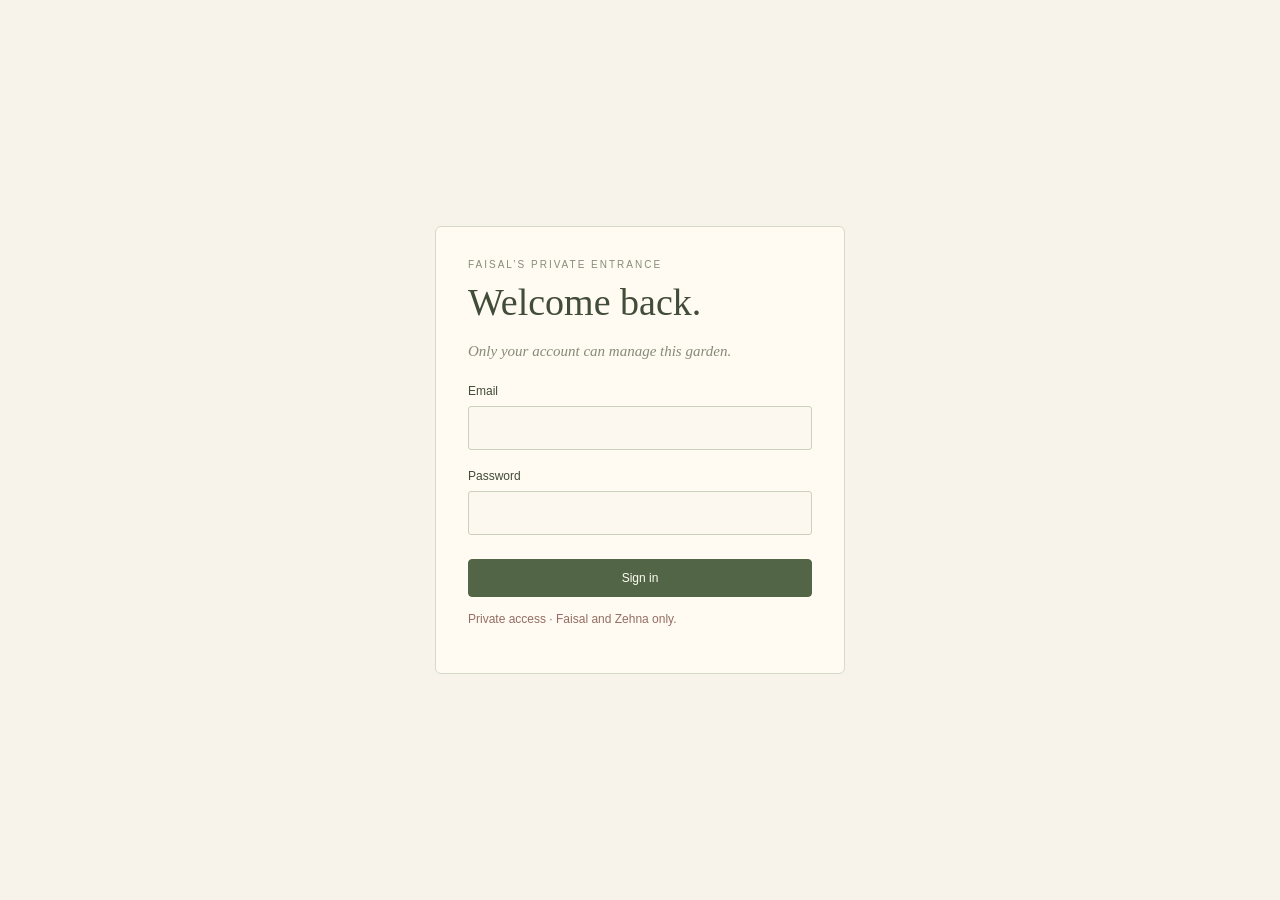
==== admin-faisal.html @ 6a80a5b7 "Add files via upload" ====
<!DOCTYPE html><html lang="en"><head><meta charset="utf-8"><meta name="viewport" content="width=device-width,initial-scale=1"><meta name="robots" content="noindex,nofollow"><title>Faisal’s private garden</title><link rel="stylesheet" href="admin.css"></head><body><div class="auth-gate" id="auth-gate"><form class="auth-box" id="auth-form"><div class="kicker">Faisal’s private entrance</div><h1>Welcome back.</h1><p class="auth-caption">Only your account can manage this garden.</p><label for="auth-email">Email</label><input id="auth-email" type="email" autocomplete="username" required><label for="auth-password">Password</label><input id="auth-password" type="password" autocomplete="current-password" required><button type="submit" class="btn primary" id="auth-submit">Sign in</button><p class="auth-status" id="auth-status" role="status">Connecting…</p></form></div><main class="shell" id="private-content" hidden><header class="top"><div><div class="kicker">A little corner, just for you</div><h1>Hello, Faisal.</h1><p class="muted">Your words for Zehna, and a quiet place to read theirs.</p></div><div class="actions"><a class="btn" id="view-garden" href="index.html">View your garden</a><button class="btn" id="signout">Sign out</button></div></header><div class="status" id="status" role="status">Loading your garden…</div><nav class="tabs" aria-label="Admin sections"><button class="btn selected" data-tab="own">My notes</button><button class="btn" data-tab="received">From Zehna</button><button class="btn" data-tab="content">Page content</button><button class="btn" data-tab="account">Account & backups</button></nav><section class="panel" id="own"><div class="actions"><h2>My notes <span class="count" id="own-count"></span></h2><button class="btn primary" id="new-note">+ Leave a note</button></div><p class="muted">You can change or delete only the notes you write.</p><div id="my-notes"></div></section><section class="panel" id="received" hidden><h2>Notes from Zehna</h2><p class="muted">Their words for you. Only they can edit or delete these.</p><div id="inbox-notes"></div></section><section class="panel" id="content" hidden><h2>The little details.</h2><form id="content-form"><label for="subtitle">Hero subtitle</label><textarea id="subtitle" maxlength="1000" required></textarea><label for="dedication">Dedication</label><textarea id="dedication" maxlength="2000" required></textarea><label for="signature">Hero signature</label><input id="signature" maxlength="200" required><label for="closing">Closing words</label><textarea id="closing" maxlength="1000" required></textarea><div id="open-fields"></div><div id="secret-fields"></div><button class="btn primary" type="submit" style="margin-top:25px">Save page content</button></form></section><section class="panel" id="account" hidden><h2>Account & keepsakes.</h2><p class="muted" id="account-email"></p><form id="password-form"><label for="new-password">New password (at least 12 characters)</label><input id="new-password" type="password" minlength="12" autocomplete="new-password" required><label for="confirm-password">Confirm new password</label><input id="confirm-password" type="password" minlength="12" autocomplete="new-password" required><button class="btn" type="submit" style="margin-top:15px">Change my password</button></form><div class="field-group"><h3>A copy of your garden</h3><p class="muted">Downloads your own notes and page content. Keep this backup private.</p><button class="btn" id="backup">Download backup</button></div><div class="field-group"><h3>Bring notes from the old website</h3><p class="muted">Paste an exported JSON notes array. These will be added to your own garden. Exact duplicates are skipped. Notes previously saved only on another device must be exported there first.</p><textarea id="import-json" placeholder='[{"message":"Your note…","color":"#e8c5c6"}]'></textarea><div class="actions" style="margin-top:15px"><button class="btn" id="import-notes">Import my notes</button><button class="btn" id="read-local">Read old browser notes</button></div></div></section></main><dialog id="note-editor" aria-labelledby="note-title"><h2 id="note-title">Leave a note</h2><form id="edit-form"><label for="edit-message">To Zehna</label><textarea id="edit-message" maxlength="600" required></textarea><label for="edit-color">Mood color</label><input id="edit-color" type="color" value="#e8c5c6"><p class="muted">Visible only to you and Zehna.</p><p id="edit-status" class="auth-status" role="status"></p><div class="actions"><button type="submit" class="btn primary">Save note</button><button type="button" class="btn" id="cancel-edit">Cancel</button></div></form></dialog><script src="config.js"></script><script src="database.js"></script><script>const ADMIN_ROLE="faisal";</script><script src="admin.js"></script></body></html>
---- admin.css ----
*{box-sizing:border-box}body{margin:0;background:#f7f3ea;color:#414c39;font-family:Arial,sans-serif}button,input,textarea{font:inherit;color:inherit}button{cursor:pointer}button:disabled{opacity:.55;cursor:wait}button:focus-visible,input:focus-visible,textarea:focus-visible,a:focus-visible{outline:2px solid #6d805d;outline-offset:4px}a,a:visited{color:#526647}.shell{max-width:1040px;margin:auto;padding:30px}.top{border-bottom:1px solid #d9ddcf;padding:0 0 24px;display:flex;justify-content:space-between;gap:16px;align-items:center}h1{font:38px Georgia,serif;font-weight:400;margin:10px 0}h2{font:26px Georgia,serif;font-weight:400;margin:0 0 18px}.kicker{font-size:10px;letter-spacing:2px;text-transform:uppercase;color:#858d78}.muted{font-size:12px;color:#818975;line-height:1.8}.btn{padding:11px 16px;border:1px solid #a6b198;border-radius:4px;background:none;text-decoration:none;display:inline-block;font-size:12px}.primary{background:#526647;color:#fffdf4;border-color:#526647}.danger{color:#9b5c5c}.actions{display:flex;gap:10px;align-items:center;flex-wrap:wrap}.tabs{display:flex;gap:9px;margin:25px 0;flex-wrap:wrap}.tabs .selected{background:#e2e8d7}.panel{background:#fffaf2;border:1px solid #dbdece;padding:25px;border-radius:6px;margin:20px 0}label{display:block;font-size:12px;margin:19px 0 8px}input:not([type=color]),textarea{width:100%;padding:12px;background:#fcf8f0;border:1px solid #cbd1bd;border-radius:3px}textarea{min-height:120px;line-height:1.7;resize:vertical}input[type=color]{width:45px;height:35px;padding:0;border:0;background:none}.note{border-bottom:1px solid #e0e3d5;padding:20px 0}.note p{white-space:pre-wrap;font:16px/1.8 Georgia,serif;overflow-wrap:anywhere;border-left:4px solid var(--note);padding-left:16px}.note:first-child{padding-top:0}.note:last-child{border:0}.small{font-size:11px}.status{background:#e6eadc;padding:12px 16px;line-height:1.7;font-size:12px;border-radius:4px;white-space:pre-wrap;margin:20px 0}.auth-gate{position:fixed;inset:0;z-index:9;background:#f7f3ea;display:flex;align-items:center;justify-content:center;padding:20px}.auth-box{max-width:410px;width:100%;border:1px solid #d4dac7;padding:32px;border-radius:6px;background:#fffaf2}.auth-box button{width:100%;margin-top:24px}.auth-status{font-size:12px;line-height:1.7;color:#946e63;white-space:pre-wrap}.auth-caption{font:italic 15px/1.7 Georgia,serif;color:#868a78}[hidden]{display:none!important}dialog{width:min(520px,calc(100% - 30px));max-height:85vh;overflow:auto;background:#f7f3ea;color:#414c39;border:1px solid #cfd7c1;border-radius:7px;padding:28px}dialog::backdrop{background:#36412e77;backdrop-filter:blur(5px)}.field-group{border-top:1px solid #d9dfce;padding-top:15px;margin-top:26px}.field-group h3{font:20px Georgia,serif}.count{font:16px Georgia,serif;color:#818975;margin-left:10px}@media(max-width:600px){.shell{padding:22px 16px}.top{align-items:flex-start;flex-direction:column}.panel{padding:20px}h1{font-size:32px}}
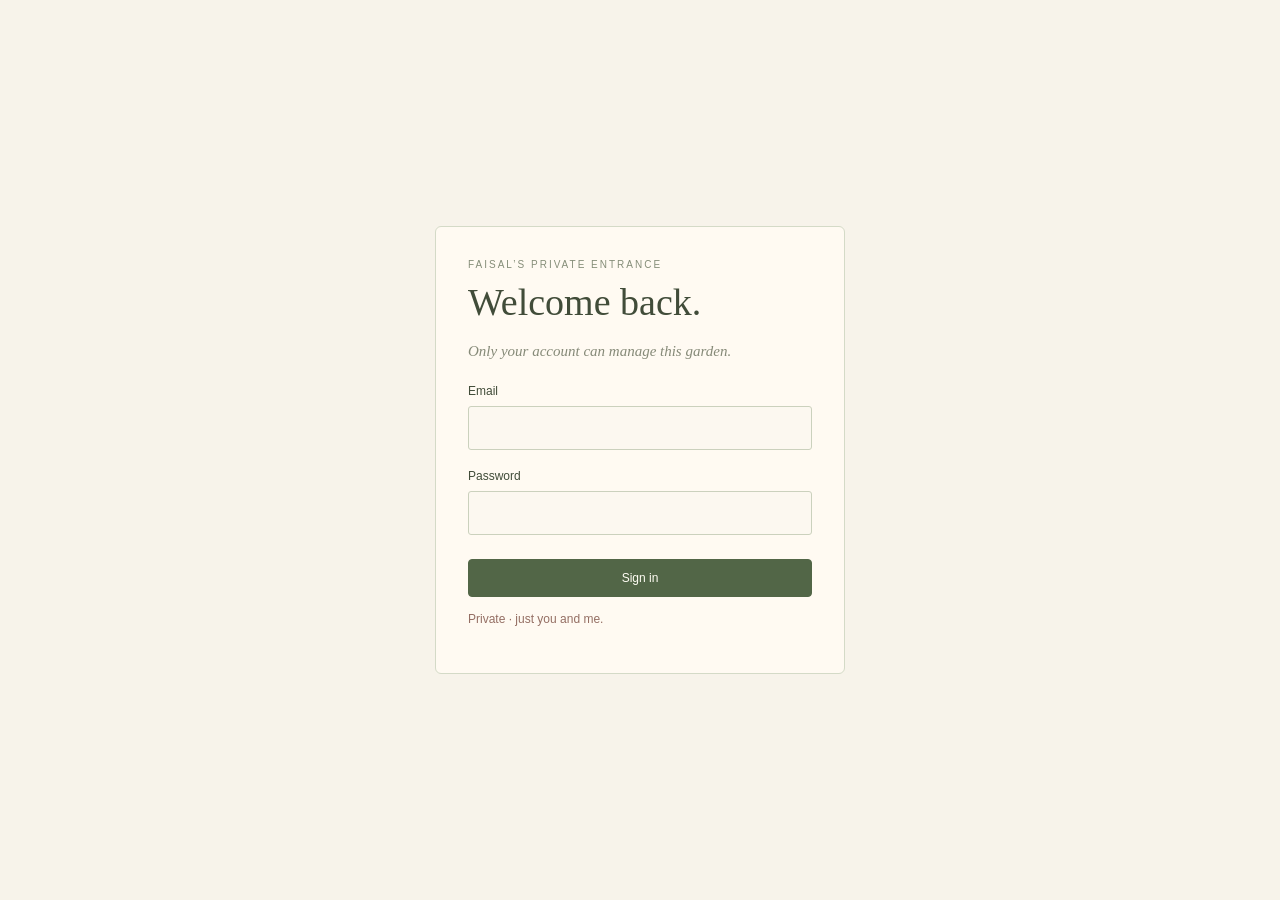
==== commit 15ad1326: "Add files via upload" ====
--- a/admin-faisal.html
+++ b/admin-faisal.html
@@ -1 +1 @@
-<!DOCTYPE html><html lang="en"><head><meta charset="utf-8"><meta name="viewport" content="width=device-width,initial-scale=1"><meta name="robots" content="noindex,nofollow"><title>Faisal’s private garden</title><link rel="stylesheet" href="admin.css"></head><body><div class="auth-gate" id="auth-gate"><form class="auth-box" id="auth-form"><div class="kicker">Faisal’s private entrance</div><h1>Welcome back.</h1><p class="auth-caption">Only your account can manage this garden.</p><label for="auth-email">Email</label><input id="auth-email" type="email" autocomplete="username" required><label for="auth-password">Password</label><input id="auth-password" type="password" autocomplete="current-password" required><button type="submit" class="btn primary" id="auth-submit">Sign in</button><p class="auth-status" id="auth-status" role="status">Connecting…</p></form></div><main class="shell" id="private-content" hidden><header class="top"><div><div class="kicker">A little corner, just for you</div><h1>Hello, Faisal.</h1><p class="muted">Your words for Zehna, and a quiet place to read theirs.</p></div><div class="actions"><a class="btn" id="view-garden" href="index.html">View your garden</a><button class="btn" id="signout">Sign out</button></div></header><div class="status" id="status" role="status">Loading your garden…</div><nav class="tabs" aria-label="Admin sections"><button class="btn selected" data-tab="own">My notes</button><button class="btn" data-tab="received">From Zehna</button><button class="btn" data-tab="content">Page content</button><button class="btn" data-tab="account">Account & backups</button></nav><section class="panel" id="own"><div class="actions"><h2>My notes <span class="count" id="own-count"></span></h2><button class="btn primary" id="new-note">+ Leave a note</button></div><p class="muted">You can change or delete only the notes you write.</p><div id="my-notes"></div></section><section class="panel" id="received" hidden><h2>Notes from Zehna</h2><p class="muted">Their words for you. Only they can edit or delete these.</p><div id="inbox-notes"></div></section><section class="panel" id="content" hidden><h2>The little details.</h2><form id="content-form"><label for="subtitle">Hero subtitle</label><textarea id="subtitle" maxlength="1000" required></textarea><label for="dedication">Dedication</label><textarea id="dedication" maxlength="2000" required></textarea><label for="signature">Hero signature</label><input id="signature" maxlength="200" required><label for="closing">Closing words</label><textarea id="closing" maxlength="1000" required></textarea><div id="open-fields"></div><div id="secret-fields"></div><button class="btn primary" type="submit" style="margin-top:25px">Save page content</button></form></section><section class="panel" id="account" hidden><h2>Account & keepsakes.</h2><p class="muted" id="account-email"></p><form id="password-form"><label for="new-password">New password (at least 12 characters)</label><input id="new-password" type="password" minlength="12" autocomplete="new-password" required><label for="confirm-password">Confirm new password</label><input id="confirm-password" type="password" minlength="12" autocomplete="new-password" required><button class="btn" type="submit" style="margin-top:15px">Change my password</button></form><div class="field-group"><h3>A copy of your garden</h3><p class="muted">Downloads your own notes and page content. Keep this backup private.</p><button class="btn" id="backup">Download backup</button></div><div class="field-group"><h3>Bring notes from the old website</h3><p class="muted">Paste an exported JSON notes array. These will be added to your own garden. Exact duplicates are skipped. Notes previously saved only on another device must be exported there first.</p><textarea id="import-json" placeholder='[{"message":"Your note…","color":"#e8c5c6"}]'></textarea><div class="actions" style="margin-top:15px"><button class="btn" id="import-notes">Import my notes</button><button class="btn" id="read-local">Read old browser notes</button></div></div></section></main><dialog id="note-editor" aria-labelledby="note-title"><h2 id="note-title">Leave a note</h2><form id="edit-form"><label for="edit-message">To Zehna</label><textarea id="edit-message" maxlength="600" required></textarea><label for="edit-color">Mood color</label><input id="edit-color" type="color" value="#e8c5c6"><p class="muted">Visible only to you and Zehna.</p><p id="edit-status" class="auth-status" role="status"></p><div class="actions"><button type="submit" class="btn primary">Save note</button><button type="button" class="btn" id="cancel-edit">Cancel</button></div></form></dialog><script src="config.js"></script><script src="database.js"></script><script>const ADMIN_ROLE="faisal";</script><script src="admin.js"></script></body></html>+<!DOCTYPE html><html lang="en"><head><meta charset="utf-8"><meta name="viewport" content="width=device-width,initial-scale=1"><meta name="robots" content="noindex,nofollow"><title>Faisal’s private garden</title><link rel="stylesheet" href="admin.css"></head><body><div class="auth-gate" id="auth-gate"><form class="auth-box" id="auth-form"><div class="kicker">Faisal’s private entrance</div><h1>Welcome back.</h1><p class="auth-caption">Only your account can manage this garden.</p><label for="auth-email">Email</label><input id="auth-email" type="email" autocomplete="username" required><label for="auth-password">Password</label><input id="auth-password" type="password" autocomplete="current-password" required><button type="submit" class="btn primary" id="auth-submit">Sign in</button><p class="auth-status" id="auth-status" role="status">Connecting…</p></form></div><main class="shell" id="private-content" hidden><header class="top"><div><div class="kicker">A little corner, just for you</div><h1>Hello, Faisal.</h1><p class="muted">Your words for Zehna, and a quiet place to read theirs.</p></div><div class="actions"><a class="btn" id="view-garden" href="index.html">View your garden</a><button class="btn" id="signout">Sign out</button></div></header><div class="status" id="status" role="status">Loading your garden…</div><nav class="tabs" aria-label="Admin sections"><button class="btn selected" data-tab="own">My notes</button><button class="btn" data-tab="received">From Zehna</button><button class="btn" data-tab="content">Page content</button><button class="btn" data-tab="account">Account & backups</button></nav><section class="panel" id="own"><div class="actions"><h2>My notes <span class="count" id="own-count"></span></h2><button class="btn primary" id="new-note">+ Leave a note</button></div><p class="muted">You can change or delete only the notes you write.</p><div id="my-notes"></div></section><section class="panel" id="received" hidden><h2>Notes from Zehna</h2><p class="muted">Words from Zehna. Only Zehna can change these.</p><div id="inbox-notes"></div></section><section class="panel" id="content" hidden><h2>The little details.</h2><form id="content-form"><label for="subtitle">Hero subtitle</label><textarea id="subtitle" maxlength="1000" required></textarea><label for="dedication">Dedication</label><textarea id="dedication" maxlength="2000" required></textarea><label for="signature">Hero signature</label><input id="signature" maxlength="200" required><label for="closing">Closing words</label><textarea id="closing" maxlength="1000" required></textarea><div id="open-fields"></div><div id="secret-fields"></div><button class="btn primary" type="submit" style="margin-top:25px">Save page content</button></form></section><section class="panel" id="account" hidden><h2>Account & keepsakes.</h2><p class="muted" id="account-email"></p><form id="password-form"><label for="new-password">New password (at least 12 characters)</label><input id="new-password" type="password" minlength="12" autocomplete="new-password" required><label for="confirm-password">Confirm new password</label><input id="confirm-password" type="password" minlength="12" autocomplete="new-password" required><button class="btn" type="submit" style="margin-top:15px">Change my password</button></form><div class="field-group"><h3>A copy of your garden</h3><p class="muted">Downloads your own notes and page content. Keep this backup private.</p><button class="btn" id="backup">Download backup</button></div><div class="field-group"><h3>Bring notes from the old website</h3><p class="muted">Paste an exported JSON notes array. These will be added to your own garden. Exact duplicates are skipped. Notes previously saved only on another device must be exported there first.</p><textarea id="import-json" placeholder='[{"message":"Your note…","color":"#e8c5c6"}]'></textarea><div class="actions" style="margin-top:15px"><button class="btn" id="import-notes">Import my notes</button><button class="btn" id="read-local">Read old browser notes</button></div></div></section></main><dialog id="note-editor" aria-labelledby="note-title"><h2 id="note-title">Leave a note</h2><form id="edit-form"><label for="edit-message">To Zehna</label><textarea id="edit-message" maxlength="600" required></textarea><label for="edit-color">Mood color</label><input id="edit-color" type="color" value="#e8c5c6"><p class="muted">Visible only to you and Zehna.</p><p id="edit-status" class="auth-status" role="status"></p><div class="actions"><button type="submit" class="btn primary">Save note</button><button type="button" class="btn" id="cancel-edit">Cancel</button></div></form></dialog><script src="config.js"></script><script src="database.js"></script><script>const ADMIN_ROLE="faisal";</script><script src="admin.js"></script></body></html>
